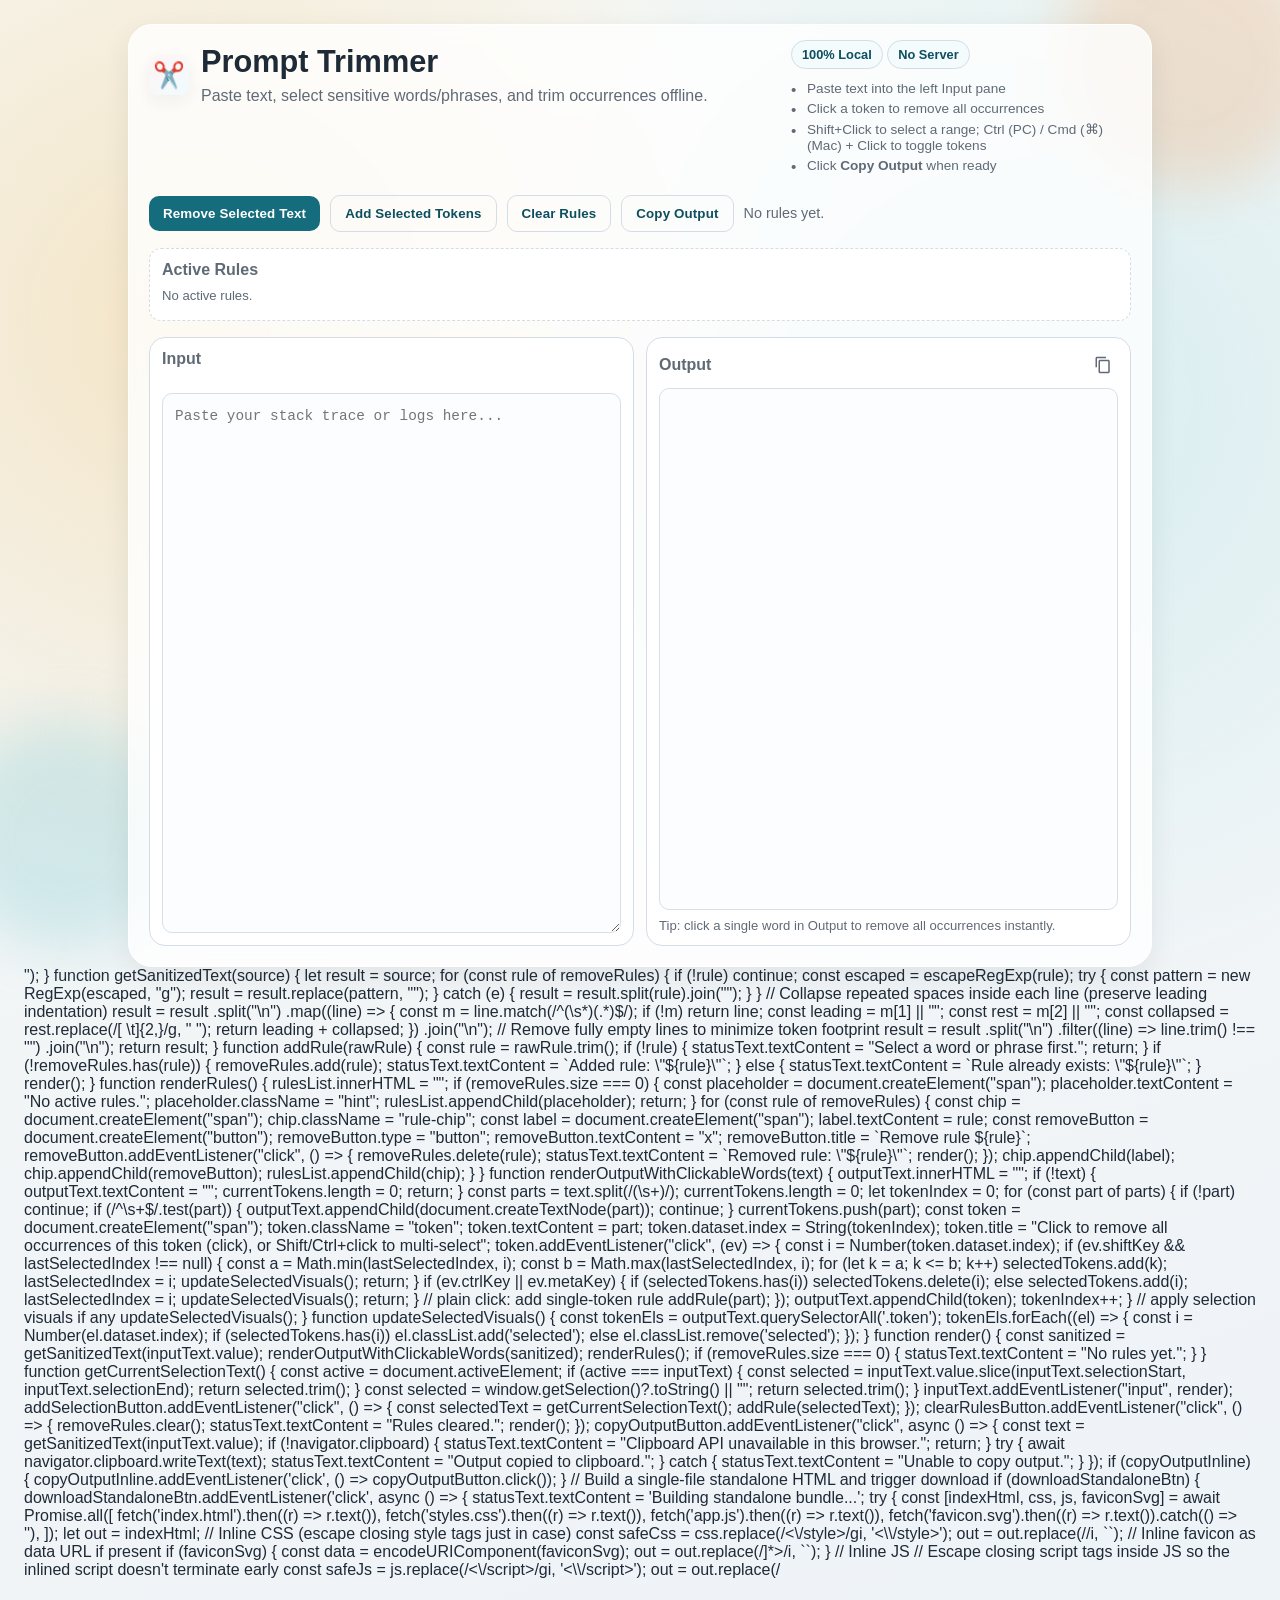
==== prompt-trimmer.html @ cc2a7ac1 "Add built standalone prompt-trimmer.html for offline use" ====
<!doctype html>
<html lang="en">
  <head>
    <meta charset="UTF-8" />
    <meta name="viewport" content="width=device-width, initial-scale=1.0" />
    <title>Prompt Trimmer</title>
    <link rel="icon" href="data:image/svg+xml;utf8,%3Csvg%20xmlns%3D%22http%3A%2F%2Fwww.w3.org%2F2000%2Fsvg%22%20viewBox%3D%220%200%2064%2064%22%3E%0A%20%20%3Crect%20width%3D%2264%22%20height%3D%2264%22%20rx%3D%2212%22%20fill%3D%22%23f7fafb%22%2F%3E%0A%20%20%3Ctext%20x%3D%2250%25%22%20y%3D%2250%25%22%20dominant-baseline%3D%22middle%22%20text-anchor%3D%22middle%22%20font-size%3D%2228%22%3E%E2%9C%82%EF%B8%8F%3C%2Ftext%3E%0A%3C%2Fsvg%3E" type="image/svg+xml">
    <style>
:root {
  --bg: #f7f8f5;
  --surface: #ffffffcc;
  --surface-solid: #ffffff;
  --text: #1f2a37;
  --muted: #5f6a76;
  --accent: #146c7d;
  --accent-strong: #0d4e5f;
  --line: #d4dce5;
  --danger: #a63535;
  --radius: 16px;
  --shadow: 0 10px 28px rgba(25, 39, 56, 0.08);
}

* {
  box-sizing: border-box;
}

html,
body {
  margin: 0;
  min-height: 100%;
  font-family: "Space Grotesk", "Segoe UI", sans-serif;
  color: var(--text);
  background: radial-gradient(circle at 15% 20%, #f4e5c6, transparent 35%),
    radial-gradient(circle at 80% 25%, #d6edf0, transparent 38%),
    linear-gradient(160deg, #f7f8f5 0%, #eef3f8 100%);
}

body {
  padding: 24px;
  overflow-x: hidden;
}

.bg-shape {
  position: fixed;
  z-index: 0;
  pointer-events: none;
  border-radius: 999px;
  filter: blur(28px);
  opacity: 0.28;
}

.bg-shape-a {
  width: 260px;
  height: 260px;
  right: -40px;
  top: -70px;
  background: #f0a86f;
}

.bg-shape-b {
  width: 230px;
  height: 230px;
  left: -50px;
  bottom: -50px;
  background: #7ac7cf;
}

.app-shell {
  position: relative;
  z-index: 1;
  /* use viewport percentage for wider appearance on large screens */
  width: min(80vw, 1400px);
  margin: 0 auto;
  background: var(--surface);
  border: 1px solid #ffffff;
  border-radius: 24px;
  box-shadow: var(--shadow);
  backdrop-filter: blur(8px);
  padding: 20px;
  display: grid;
  gap: 16px;
  animation: fade-up 280ms ease-out;
}

.app-header {
  display: flex;
  justify-content: space-between;
  gap: 16px;
  align-items: flex-start;
}

h1,
h2 {
  margin: 0;
  line-height: 1.1;
}

h1 {
  font-size: clamp(1.6rem, 2.4vw, 2.2rem);
}

h2 {
  font-size: 1rem;
  font-weight: 700;
  color: var(--muted);
}

.app-header p {
  margin: 8px 0 0;
  color: var(--muted);
}

.header-badges {
  display: flex;
  gap: 8px;
  flex-wrap: wrap;
}

.badge {
  border: 1px solid var(--line);
  color: var(--accent-strong);
  background: #f4fbfd;
  padding: 6px 10px;
  border-radius: 999px;
  font-size: 0.8rem;
  font-weight: 600;
}

.logo {
  font-size: 1.6rem;
  width: 40px;
  height: 40px;
  display: inline-grid;
  place-items: center;
  border-radius: 10px;
  background: linear-gradient(135deg,#fff4f4,#f0fbff);
  box-shadow: 0 6px 16px rgba(20,35,45,0.06);
}

.controls {
  display: flex;
  flex-wrap: wrap;
  gap: 10px;
  align-items: center;
}

button {
  border: none;
  background: var(--accent);
  color: white;
  border-radius: 10px;
  padding: 10px 14px;
  font-weight: 700;
  letter-spacing: 0.01em;
  cursor: pointer;
  transition: transform 120ms ease, background 120ms ease;
}

button:hover {
  transform: translateY(-1px);
  background: var(--accent-strong);
}

button.ghost {
  background: transparent;
  color: var(--accent-strong);
  border: 1px solid var(--line);
}

button.ghost:hover {
  background: #edf5f7;
}

#status {
  margin: 0;
  color: var(--muted);
  font-size: 0.9rem;
}

.rules-panel {
  border: 1px dashed var(--line);
  border-radius: 12px;
  padding: 12px;
  background: var(--surface-solid);
}

.rules-list {
  margin-top: 10px;
  display: flex;
  flex-wrap: wrap;
  gap: 8px;
  min-height: 20px;
}

.rule-chip {
  background: #fceaea;
  border: 1px solid #edc4c4;
  color: #5f1f1f;
  border-radius: 999px;
  padding: 5px 8px;
  font-size: 0.85rem;
  display: inline-flex;
  align-items: center;
  gap: 8px;
}

.rule-chip button {
  background: transparent;
  color: var(--danger);
  border: none;
  font-size: 0.85rem;
  line-height: 1;
  padding: 0;
}

.workspace {
  display: grid;
  grid-template-columns: 1fr 1fr;
  gap: 12px;
}

.pane {
  display: grid;
  gap: 8px;
  background: var(--surface-solid);
  border: 1px solid var(--line);
  border-radius: var(--radius);
  padding: 12px;
}

.pane-header {
  display: flex;
  align-items: center;
  justify-content: space-between;
  gap: 12px;
}

.pane-header h2 {
  margin: 0;
  flex: 1;
}

.icon-btn {
  background: transparent;
  border: none;
  padding: 6px;
  border-radius: 8px;
  cursor: pointer;
  display: inline-grid;
  place-items: center;
}

.icon-btn svg {
  fill: var(--muted);
}

.icon-btn:hover {
  background: #f2fbfd;
}

textarea,
.output {
  width: 100%;
  min-height: 58vh;
  border: 1px solid #d8e0e7;
  border-radius: 10px;
  padding: 12px;
  font-family: "IBM Plex Mono", "Cascadia Mono", ui-monospace, monospace;
  font-size: 0.9rem;
  line-height: 1.45;
  background: #fcfdff;
  color: #22313f;
}

textarea {
  resize: vertical;
}

.output {
  margin: 0;
  overflow: auto;
  white-space: pre-wrap;
  word-break: break-word;
}

.token {
  cursor: pointer;
  border-radius: 4px;
  transition: background-color 120ms ease;
}

.token:hover {
  background: #dff1f4;
}

.token.selected {
  background: #ffdfe0;
  outline: 2px solid rgba(166, 30, 30, 0.07);
}

/* Touch-friendly tokens */
.token {
  display: inline-block;
  padding: 3px 8px;
  margin: 0 2px;
  -webkit-tap-highlight-color: transparent;
  touch-action: manipulation;
  user-select: none;
}

/* Make interactive controls stack and enlarge on small screens */
@media (max-width: 720px) {
  .controls {
    flex-direction: column;
    align-items: stretch;
  }

  .controls button {
    width: 100%;
    justify-content: center;
  }

  .icon-btn {
    width: auto;
  }

  .header-badges {
    flex-direction: row;
    gap: 8px;
    align-items: center;
  }

  .usage-list {
    display: none;
  }

  textarea,
  .output {
    font-size: 1rem;
  }
}

/* Larger font and spacing on very large screens */
@media (min-width: 1400px) {
  :root {
    --radius: 18px;
  }

  textarea,
  .output {
    font-size: 1rem;
  }
}

.hint {
  margin: 0;
  color: var(--muted);
  font-size: 0.82rem;
}

@keyframes fade-up {
  from {
    opacity: 0;
    transform: translateY(8px);
  }
  to {
    opacity: 1;
    transform: translateY(0);
  }
}

@media (max-width: 900px) {
  body {
    padding: 12px;
  }

  .workspace {
    grid-template-columns: 1fr;
  }

  textarea,
  .output {
    min-height: 36vh;
  }
  .app-shell {
    width: 100%;
  }
}

.usage-list {
  margin: 6px 0 0 0;
  padding-left: 0;
  color: var(--muted);
  font-size: 0.85rem;
  line-height: 1.2;
  list-style: none;
}

.usage-list li {
  position: relative;
  padding-left: 16px;
  margin-bottom: 4px;
}

.usage-list li::before {
  content: "•";
  position: absolute;
  left: 0;
  top: 0;
  color: var(--muted);
  font-size: 0.95rem;
  line-height: 1.2;
}

/* Ensure the usage list text aligns left of its container so bullets sit correctly */
.usage-list {
  text-align: left;
  max-width: 320px;
}

.header-badges {
  display: flex;
  gap: 12px;
  align-items: flex-start;
  flex-direction: column;
  text-align: left;
}

/* Stack header on narrow screens to avoid overlap */
@media (max-width: 900px) {
  .app-header {
    flex-direction: column;
    align-items: stretch;
    gap: 12px;
  }

  .header-badges {
    align-items: flex-start;
    text-align: left;
  }
}

</style>
  </head>
  <body>
    <div class="bg-shape bg-shape-a" aria-hidden="true"></div>
    <div class="bg-shape bg-shape-b" aria-hidden="true"></div>

    <main class="app-shell">
      <header class="app-header">
        <div style="display:flex;align-items:center;gap:12px;">
          <span class="logo" aria-hidden="true">✂️</span>
          <div>
            <h1>Prompt Trimmer</h1>
            <p>Paste text, select sensitive words/phrases, and trim occurrences offline.</p>
          </div>
        </div>
        <div class="header-badges">
          <div>
            <span class="badge">100% Local</span>
            <span class="badge">No Server</span>
          </div>
          <ul class="usage-list" aria-label="Usage tips">
            <li>Paste text into the left Input pane</li>
            <li>Click a token to remove all occurrences</li>
            <li>Shift+Click to select a range; Ctrl (PC) / Cmd (⌘) (Mac) + Click to toggle tokens</li>
            <li>Click <strong>Copy Output</strong> when ready</li>
          </ul>
        </div>
      </header>

      <section class="controls" aria-label="Trimming Controls">
        <button id="add-selection" type="button">Remove Selected Text</button>
        <button id="add-selected-rule" type="button" class="ghost">Add Selected Tokens</button>
        <button id="clear-rules" type="button" class="ghost">Clear Rules</button>
        <button id="copy-output" type="button" class="ghost">Copy Output</button>
        
        <p id="status" role="status" aria-live="polite">No rules yet.</p>
      </section>

      <section class="rules-panel" aria-label="Active Remove Rules">
        <h2>Active Rules</h2>
        <div id="rules-list" class="rules-list"></div>
      </section>

      <section class="workspace" aria-label="Text Work Area">
        <article class="pane">
          <h2>Input</h2>
          <textarea
            id="input-text"
            spellcheck="false"
            placeholder="Paste your stack trace or logs here..."
          ></textarea>
        </article>

        <article class="pane">
          <div class="pane-header">
            <h2>Output</h2>
            <button id="copy-output-inline" class="icon-btn" title="Copy Output">
              <svg viewBox="0 0 24 24" width="18" height="18" aria-hidden="true" focusable="false">
                <path d="M16 1H4c-1.1 0-2 .9-2 2v12h2V3h12V1zm3 4H8c-1.1 0-2 .9-2 2v14c0 1.1.9 2 2 2h11c1.1 0 2-.9 2-2V7c0-1.1-.9-2-2-2zm0 16H8V7h11v14z"></path>
              </svg>
            </button>
          </div>
          <pre id="output-text" class="output" tabindex="0"></pre>
          <p class="hint">Tip: click a single word in Output to remove all occurrences instantly.</p>
        </article>
      </section>
    </main>

    <script>
const inputText = document.getElementById("input-text");
const outputText = document.getElementById("output-text");
const addSelectionButton = document.getElementById("add-selection");
const clearRulesButton = document.getElementById("clear-rules");
const copyOutputButton = document.getElementById("copy-output");
const copyOutputInline = document.getElementById("copy-output-inline");
const downloadStandaloneBtn = document.getElementById("download-standalone");
const rulesList = document.getElementById("rules-list");
const statusText = document.getElementById("status");

const removeRules = new Set();
const currentTokens = [];
const selectedTokens = new Set();
let lastSelectedIndex = null;
const addSelectedRuleButton = document.getElementById("add-selected-rule");

function escapeRegExp(text) {
  return text.replace(/[-\/\\^$*+?.()|[\]{}]/g, "\\<script src="app.js"></script>");
}

function getSanitizedText(source) {
  let result = source;

  for (const rule of removeRules) {
    if (!rule) continue;
    const escaped = escapeRegExp(rule);
    try {
      const pattern = new RegExp(escaped, "g");
      result = result.replace(pattern, "");
    } catch (e) {
      result = result.split(rule).join("");
    }
  }

  // Collapse repeated spaces inside each line (preserve leading indentation)
  result = result
    .split("\n")
    .map((line) => {
      const m = line.match(/^(\s*)(.*)$/);
      if (!m) return line;
      const leading = m[1] || "";
      const rest = m[2] || "";
      const collapsed = rest.replace(/[ \t]{2,}/g, " ");
      return leading + collapsed;
    })
    .join("\n");

  // Remove fully empty lines to minimize token footprint
  result = result
    .split("\n")
    .filter((line) => line.trim() !== "")
    .join("\n");

  return result;
}

function addRule(rawRule) {
  const rule = rawRule.trim();
  if (!rule) {
    statusText.textContent = "Select a word or phrase first.";
    return;
  }

  if (!removeRules.has(rule)) {
    removeRules.add(rule);
    statusText.textContent = `Added rule: \"${rule}\"`;
  } else {
    statusText.textContent = `Rule already exists: \"${rule}\"`;
  }

  render();
}

function renderRules() {
  rulesList.innerHTML = "";

  if (removeRules.size === 0) {
    const placeholder = document.createElement("span");
    placeholder.textContent = "No active rules.";
    placeholder.className = "hint";
    rulesList.appendChild(placeholder);
    return;
  }

  for (const rule of removeRules) {
    const chip = document.createElement("span");
    chip.className = "rule-chip";

    const label = document.createElement("span");
    label.textContent = rule;

    const removeButton = document.createElement("button");
    removeButton.type = "button";
    removeButton.textContent = "x";
    removeButton.title = `Remove rule ${rule}`;
    removeButton.addEventListener("click", () => {
      removeRules.delete(rule);
      statusText.textContent = `Removed rule: \"${rule}\"`;
      render();
    });

    chip.appendChild(label);
    chip.appendChild(removeButton);
    rulesList.appendChild(chip);
  }
}

function renderOutputWithClickableWords(text) {
  outputText.innerHTML = "";

  if (!text) {
    outputText.textContent = "";
    currentTokens.length = 0;
    return;
  }

  const parts = text.split(/(\s+)/);
  currentTokens.length = 0;
  let tokenIndex = 0;

  for (const part of parts) {
    if (!part) continue;

    if (/^\s+$/.test(part)) {
      outputText.appendChild(document.createTextNode(part));
      continue;
    }

    currentTokens.push(part);

    const token = document.createElement("span");
    token.className = "token";
    token.textContent = part;
    token.dataset.index = String(tokenIndex);
    token.title = "Click to remove all occurrences of this token (click), or Shift/Ctrl+click to multi-select";

    token.addEventListener("click", (ev) => {
      const i = Number(token.dataset.index);

      if (ev.shiftKey && lastSelectedIndex !== null) {
        const a = Math.min(lastSelectedIndex, i);
        const b = Math.max(lastSelectedIndex, i);
        for (let k = a; k <= b; k++) selectedTokens.add(k);
        lastSelectedIndex = i;
        updateSelectedVisuals();
        return;
      }

      if (ev.ctrlKey || ev.metaKey) {
        if (selectedTokens.has(i)) selectedTokens.delete(i);
        else selectedTokens.add(i);
        lastSelectedIndex = i;
        updateSelectedVisuals();
        return;
      }

      // plain click: add single-token rule
      addRule(part);
    });

    outputText.appendChild(token);
    tokenIndex++;
  }

  // apply selection visuals if any
  updateSelectedVisuals();
}

function updateSelectedVisuals() {
  const tokenEls = outputText.querySelectorAll('.token');
  tokenEls.forEach((el) => {
    const i = Number(el.dataset.index);
    if (selectedTokens.has(i)) el.classList.add('selected');
    else el.classList.remove('selected');
  });
}

function render() {
  const sanitized = getSanitizedText(inputText.value);
  renderOutputWithClickableWords(sanitized);
  renderRules();

  if (removeRules.size === 0) {
    statusText.textContent = "No rules yet.";
  }
}

function getCurrentSelectionText() {
  const active = document.activeElement;

  if (active === inputText) {
    const selected = inputText.value.slice(inputText.selectionStart, inputText.selectionEnd);
    return selected.trim();
  }

  const selected = window.getSelection()?.toString() || "";
  return selected.trim();
}

inputText.addEventListener("input", render);

addSelectionButton.addEventListener("click", () => {
  const selectedText = getCurrentSelectionText();
  addRule(selectedText);
});

clearRulesButton.addEventListener("click", () => {
  removeRules.clear();
  statusText.textContent = "Rules cleared.";
  render();
});

copyOutputButton.addEventListener("click", async () => {
  const text = getSanitizedText(inputText.value);

  if (!navigator.clipboard) {
    statusText.textContent = "Clipboard API unavailable in this browser.";
    return;
  }

  try {
    await navigator.clipboard.writeText(text);
    statusText.textContent = "Output copied to clipboard.";
  } catch {
    statusText.textContent = "Unable to copy output.";
  }
});

if (copyOutputInline) {
  copyOutputInline.addEventListener('click', () => copyOutputButton.click());
}

// Build a single-file standalone HTML and trigger download
if (downloadStandaloneBtn) {
  downloadStandaloneBtn.addEventListener('click', async () => {
    statusText.textContent = 'Building standalone bundle...';
    try {
      const [indexHtml, css, js, faviconSvg] = await Promise.all([
        fetch('index.html').then((r) => r.text()),
        fetch('styles.css').then((r) => r.text()),
        fetch('app.js').then((r) => r.text()),
        fetch('favicon.svg').then((r) => r.text()).catch(() => ''),
      ]);

      let out = indexHtml;
      // Inline CSS (escape closing style tags just in case)
      const safeCss = css.replace(/<\/style>/gi, '<\\/style>');
      out = out.replace(/<link rel="stylesheet" href="styles.css"\s*\/?>/i, `<style>\n${safeCss}\n</style>`);
      // Inline favicon as data URL if present
      if (faviconSvg) {
        const data = encodeURIComponent(faviconSvg);
        out = out.replace(/<link rel="icon" href="favicon.svg"[^>]*>/i, `<link rel="icon" href="data:image/svg+xml;utf8,${data}" type="image/svg+xml">`);
      }
      // Inline JS
      // Escape closing script tags inside JS so the inlined script doesn't terminate early
      const safeJs = js.replace(/<\/script>/gi, '<\\/script>');
      out = out.replace(/<script src="app.js"><\/script>/i, `<script>\n${safeJs}\n<\/script>`);

      // Remove any service worker or external script tags (best-effort)
      out = out.replace(/<script[^>]+src=["'][^"']+service-worker[^"']*["'][^>]*>\s*<\/script>/gi, '');

      const blob = new Blob([out], { type: 'text/html' });
      const url = URL.createObjectURL(blob);
      const a = document.createElement('a');
      a.href = url;
      a.download = 'prompt-trimmer.html';
      document.body.appendChild(a);
      a.click();
      a.remove();
      URL.revokeObjectURL(url);
      statusText.textContent = 'Standalone bundle ready (downloaded).';
    } catch (e) {
      console.error(e);
      statusText.textContent = 'Failed to build bundle.';
    }
  });
}


// Add selected tokens -> rule button
if (addSelectedRuleButton) {
  addSelectedRuleButton.addEventListener("click", () => {
    if (selectedTokens.size === 0) {
      statusText.textContent = "No tokens selected.";
      return;
    }

    const indices = Array.from(selectedTokens).sort((a, b) => a - b);
    const phrase = indices.map((i) => currentTokens[i]).join(" ");
    addRule(phrase);

    // clear selection after adding
    selectedTokens.clear();
    lastSelectedIndex = null;
    updateSelectedVisuals();
  });
}

render();

</script>
  </body>
</html>
---- styles.css ----
:root {
  --bg: #f7f8f5;
  --surface: #ffffffcc;
  --surface-solid: #ffffff;
  --text: #1f2a37;
  --muted: #5f6a76;
  --accent: #146c7d;
  --accent-strong: #0d4e5f;
  --line: #d4dce5;
  --danger: #a63535;
  --radius: 16px;
  --shadow: 0 10px 28px rgba(25, 39, 56, 0.08);
}

* {
  box-sizing: border-box;
}

html,
body {
  margin: 0;
  min-height: 100%;
  font-family: "Space Grotesk", "Segoe UI", sans-serif;
  color: var(--text);
  background: radial-gradient(circle at 15% 20%, #f4e5c6, transparent 35%),
    radial-gradient(circle at 80% 25%, #d6edf0, transparent 38%),
    linear-gradient(160deg, #f7f8f5 0%, #eef3f8 100%);
}

body {
  padding: 24px;
  overflow-x: hidden;
}

.bg-shape {
  position: fixed;
  z-index: 0;
  pointer-events: none;
  border-radius: 999px;
  filter: blur(28px);
  opacity: 0.28;
}

.bg-shape-a {
  width: 260px;
  height: 260px;
  right: -40px;
  top: -70px;
  background: #f0a86f;
}

.bg-shape-b {
  width: 230px;
  height: 230px;
  left: -50px;
  bottom: -50px;
  background: #7ac7cf;
}

.app-shell {
  position: relative;
  z-index: 1;
  /* use viewport percentage for wider appearance on large screens */
  width: min(80vw, 1400px);
  margin: 0 auto;
  background: var(--surface);
  border: 1px solid #ffffff;
  border-radius: 24px;
  box-shadow: var(--shadow);
  backdrop-filter: blur(8px);
  padding: 20px;
  display: grid;
  gap: 16px;
  animation: fade-up 280ms ease-out;
}

.app-header {
  display: flex;
  justify-content: space-between;
  gap: 16px;
  align-items: flex-start;
}

h1,
h2 {
  margin: 0;
  line-height: 1.1;
}

h1 {
  font-size: clamp(1.6rem, 2.4vw, 2.2rem);
}

h2 {
  font-size: 1rem;
  font-weight: 700;
  color: var(--muted);
}

.app-header p {
  margin: 8px 0 0;
  color: var(--muted);
}

.header-badges {
  display: flex;
  gap: 8px;
  flex-wrap: wrap;
}

.badge {
  border: 1px solid var(--line);
  color: var(--accent-strong);
  background: #f4fbfd;
  padding: 6px 10px;
  border-radius: 999px;
  font-size: 0.8rem;
  font-weight: 600;
}

.logo {
  font-size: 1.6rem;
  width: 40px;
  height: 40px;
  display: inline-grid;
  place-items: center;
  border-radius: 10px;
  background: linear-gradient(135deg,#fff4f4,#f0fbff);
  box-shadow: 0 6px 16px rgba(20,35,45,0.06);
}

.controls {
  display: flex;
  flex-wrap: wrap;
  gap: 10px;
  align-items: center;
}

button {
  border: none;
  background: var(--accent);
  color: white;
  border-radius: 10px;
  padding: 10px 14px;
  font-weight: 700;
  letter-spacing: 0.01em;
  cursor: pointer;
  transition: transform 120ms ease, background 120ms ease;
}

button:hover {
  transform: translateY(-1px);
  background: var(--accent-strong);
}

button.ghost {
  background: transparent;
  color: var(--accent-strong);
  border: 1px solid var(--line);
}

button.ghost:hover {
  background: #edf5f7;
}

#status {
  margin: 0;
  color: var(--muted);
  font-size: 0.9rem;
}

.rules-panel {
  border: 1px dashed var(--line);
  border-radius: 12px;
  padding: 12px;
  background: var(--surface-solid);
}

.rules-list {
  margin-top: 10px;
  display: flex;
  flex-wrap: wrap;
  gap: 8px;
  min-height: 20px;
}

.rule-chip {
  background: #fceaea;
  border: 1px solid #edc4c4;
  color: #5f1f1f;
  border-radius: 999px;
  padding: 5px 8px;
  font-size: 0.85rem;
  display: inline-flex;
  align-items: center;
  gap: 8px;
}

.rule-chip button {
  background: transparent;
  color: var(--danger);
  border: none;
  font-size: 0.85rem;
  line-height: 1;
  padding: 0;
}

.workspace {
  display: grid;
  grid-template-columns: 1fr 1fr;
  gap: 12px;
}

.pane {
  display: grid;
  gap: 8px;
  background: var(--surface-solid);
  border: 1px solid var(--line);
  border-radius: var(--radius);
  padding: 12px;
}

.pane-header {
  display: flex;
  align-items: center;
  justify-content: space-between;
  gap: 12px;
}

.icon-btn {
  background: transparent;
  border: none;
  padding: 6px;
  border-radius: 8px;
  cursor: pointer;
  display: inline-grid;
  place-items: center;
}

.icon-btn svg {
  fill: var(--muted);
}

.icon-btn:hover {
  background: #f2fbfd;
}

textarea,
.output {
  width: 100%;
  min-height: 58vh;
  border: 1px solid #d8e0e7;
  border-radius: 10px;
  padding: 12px;
  font-family: "IBM Plex Mono", "Cascadia Mono", ui-monospace, monospace;
  font-size: 0.9rem;
  line-height: 1.45;
  background: #fcfdff;
  color: #22313f;
}

textarea {
  resize: vertical;
}

.output {
  margin: 0;
  overflow: auto;
  white-space: pre-wrap;
  word-break: break-word;
}

.token {
  cursor: pointer;
  border-radius: 4px;
  transition: background-color 120ms ease;
}

.token:hover {
  background: #dff1f4;
}

.token.selected {
  background: #ffdfe0;
  outline: 2px solid rgba(166, 30, 30, 0.07);
}

/* Touch-friendly tokens */
.token {
  display: inline-block;
  padding: 3px 8px;
  margin: 0 2px;
  -webkit-tap-highlight-color: transparent;
  touch-action: manipulation;
  user-select: none;
}

/* Make interactive controls stack and enlarge on small screens */
@media (max-width: 720px) {
  .controls {
    flex-direction: column;
    align-items: stretch;
  }

  .controls button,
  .icon-btn {
    width: 100%;
    justify-content: center;
  }

  .header-badges {
    flex-direction: row;
    gap: 8px;
    align-items: center;
  }

  .usage-list {
    display: none;
  }

  textarea,
  .output {
    font-size: 1rem;
  }
}

/* Larger font and spacing on very large screens */
@media (min-width: 1400px) {
  :root {
    --radius: 18px;
  }

  textarea,
  .output {
    font-size: 1rem;
  }
}

.hint {
  margin: 0;
  color: var(--muted);
  font-size: 0.82rem;
}

@keyframes fade-up {
  from {
    opacity: 0;
    transform: translateY(8px);
  }
  to {
    opacity: 1;
    transform: translateY(0);
  }
}

@media (max-width: 900px) {
  body {
    padding: 12px;
  }

  .workspace {
    grid-template-columns: 1fr;
  }

  textarea,
  .output {
    min-height: 36vh;
  }
  .app-shell {
    width: 100%;
  }
}

.usage-list {
  margin: 6px 0 0 0;
  padding-left: 0;
  color: var(--muted);
  font-size: 0.85rem;
  line-height: 1.2;
  list-style: none;
}

.usage-list li {
  position: relative;
  padding-left: 16px;
  margin-bottom: 4px;
}

.usage-list li::before {
  content: "•";
  position: absolute;
  left: 0;
  top: 0;
  color: var(--muted);
  font-size: 0.95rem;
  line-height: 1.2;
}

/* Ensure the usage list text aligns left of its container so bullets sit correctly */
.usage-list {
  text-align: left;
  align-self: flex-end;
  max-width: 340px;
}

.header-badges {
  display: flex;
  gap: 12px;
  align-items: flex-start;
  flex-direction: column;
  text-align: right;
}
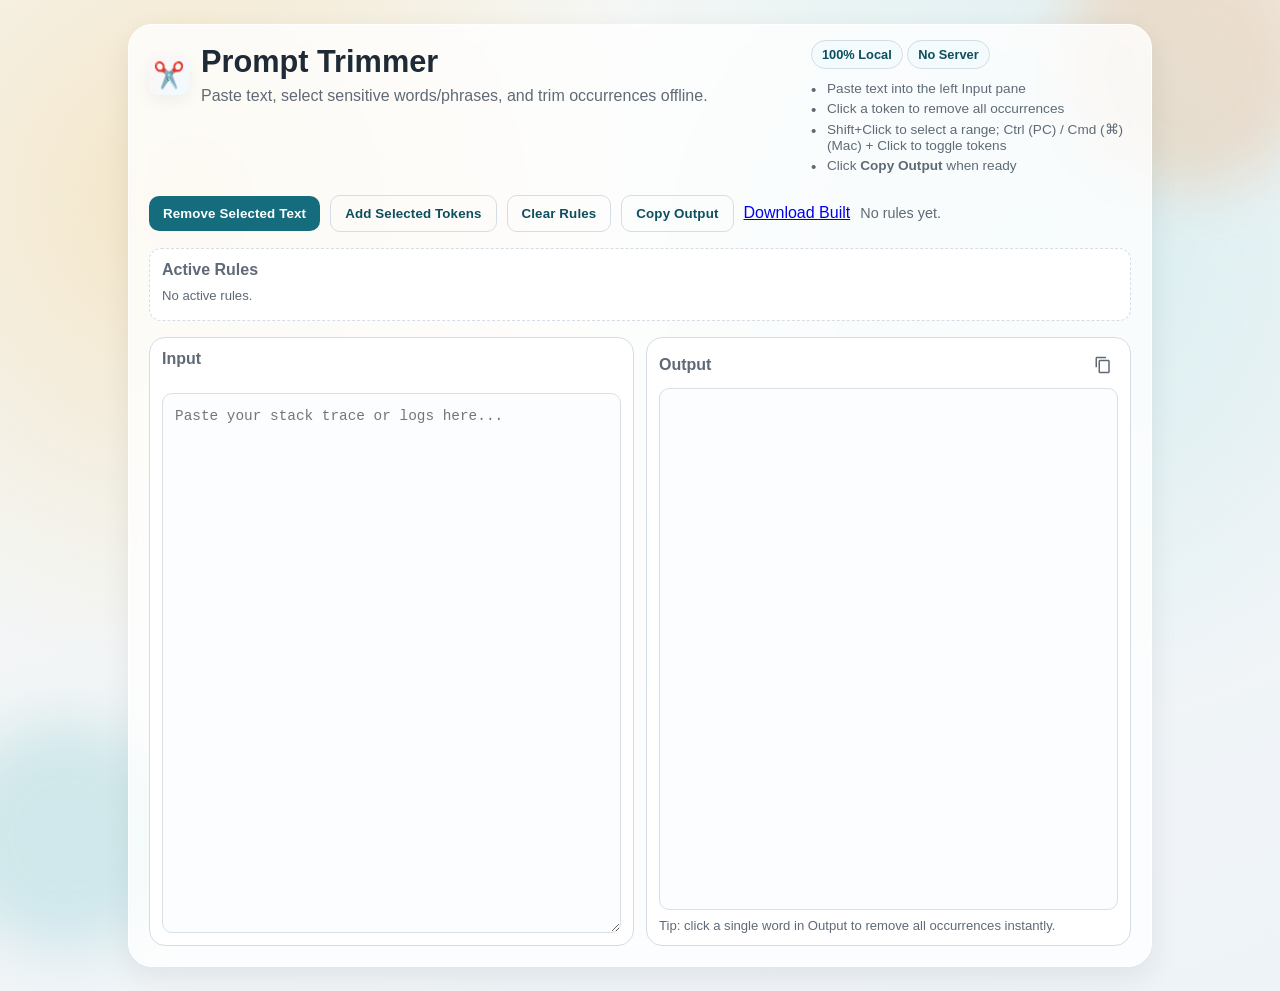
==== commit 84b17de7: "Fix standalone bundling: safe insert to avoid $& replacement corruption and regenerate prompt-trimme" ====
--- a/prompt-trimmer.html
+++ b/prompt-trimmer.html
@@ -475,6 +475,7 @@
         <button id="clear-rules" type="button" class="ghost">Clear Rules</button>
         <button id="copy-output" type="button" class="ghost">Copy Output</button>
         
+        <a id="download-built" class="ghost" href="/prompt-trimmer.html" download>Download Built</a>
         <p id="status" role="status" aria-live="polite">No rules yet.</p>
       </section>
 
@@ -526,7 +527,7 @@
 const addSelectedRuleButton = document.getElementById("add-selected-rule");
 
 function escapeRegExp(text) {
-  return text.replace(/[-\/\\^$*+?.()|[\]{}]/g, "\\<script src="app.js"></script>");
+  return text.replace(/[-\/\\^$*+?.()|[\]{}]/g, "\\$&");
 }
 
 function getSanitizedText(source) {
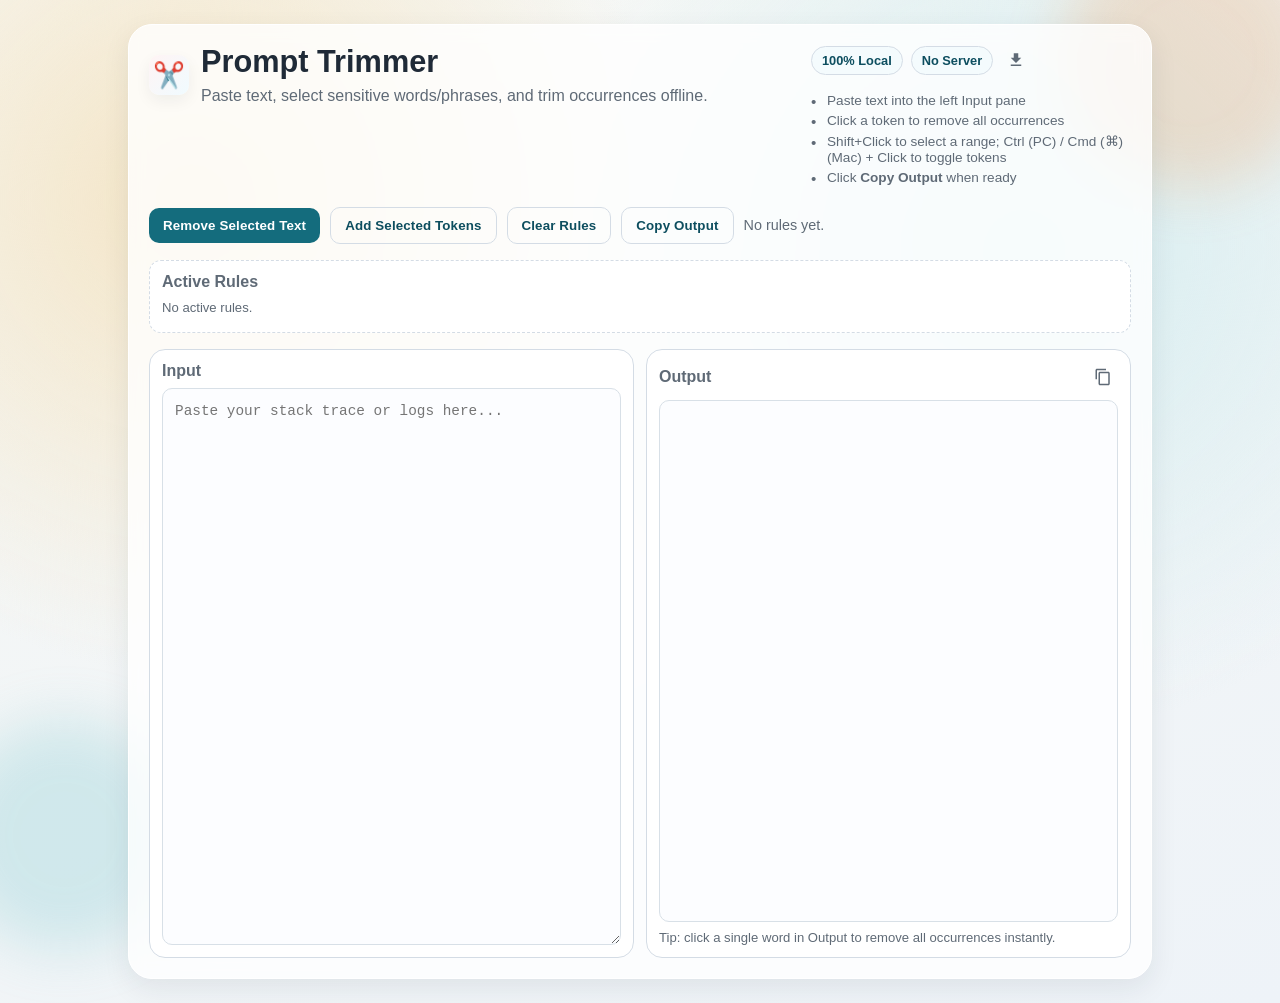
==== commit dac0aa0b: "ci: add GitHub Pages deploy workflow (push to main)" ====
--- a/prompt-trimmer.html
+++ b/prompt-trimmer.html
@@ -220,7 +220,8 @@
 }
 
 .pane {
-  display: grid;
+  display: flex;
+  flex-direction: column;
   gap: 8px;
   background: var(--surface-solid);
   border: 1px solid var(--line);
@@ -258,10 +259,11 @@
   background: #f2fbfd;
 }
 
+
 textarea,
 .output {
   width: 100%;
-  min-height: 58vh;
+  height: 58vh;
   border: 1px solid #d8e0e7;
   border-radius: 10px;
   padding: 12px;
@@ -270,6 +272,13 @@
   line-height: 1.45;
   background: #fcfdff;
   color: #22313f;
+}
+
+/* Ensure textareas inside panes don't push headers down */
+.pane textarea,
+.pane .output {
+  flex: 1 1 auto;
+  min-height: 0;
 }
 
 textarea {
@@ -456,9 +465,14 @@
           </div>
         </div>
         <div class="header-badges">
-          <div>
+          <div style="display:flex;align-items:center;gap:8px;">
             <span class="badge">100% Local</span>
             <span class="badge">No Server</span>
+            <button id="download-standalone" class="icon-btn" title="Download standalone"> 
+              <svg viewBox="0 0 24 24" width="18" height="18" aria-hidden="true" focusable="false">
+                <path d="M19 9h-4V3H9v6H5l7 7 7-7zM5 18v2h14v-2H5z"></path>
+              </svg>
+            </button>
           </div>
           <ul class="usage-list" aria-label="Usage tips">
             <li>Paste text into the left Input pane</li>
@@ -475,7 +489,7 @@
         <button id="clear-rules" type="button" class="ghost">Clear Rules</button>
         <button id="copy-output" type="button" class="ghost">Copy Output</button>
         
-        <a id="download-built" class="ghost" href="/prompt-trimmer.html" download>Download Built</a>
+        <!-- Download link moved to the header as an icon button -->
         <p id="status" role="status" aria-live="polite">No rules yet.</p>
       </section>
 
--- a/styles.css
+++ b/styles.css
@@ -212,7 +212,8 @@
 }
 
 .pane {
-  display: grid;
+  display: flex;
+  flex-direction: column;
   gap: 8px;
   background: var(--surface-solid);
   border: 1px solid var(--line);
@@ -225,6 +226,11 @@
   align-items: center;
   justify-content: space-between;
   gap: 12px;
+}
+
+.pane-header h2 {
+  margin: 0;
+  flex: 1;
 }
 
 .icon-btn {
@@ -248,7 +254,7 @@
 textarea,
 .output {
   width: 100%;
-  min-height: 58vh;
+  height: 58vh;
   border: 1px solid #d8e0e7;
   border-radius: 10px;
   padding: 12px;
@@ -259,6 +265,13 @@
   color: #22313f;
 }
 
+/* Ensure textareas inside panes don't push headers down */
+.pane textarea,
+.pane .output {
+  flex: 1 1 auto;
+  min-height: 0;
+}
+
 textarea {
   resize: vertical;
 }
@@ -302,10 +315,13 @@
     align-items: stretch;
   }
 
-  .controls button,
-  .icon-btn {
+  .controls button {
     width: 100%;
     justify-content: center;
+  }
+
+  .icon-btn {
+    width: auto;
   }
 
   .header-badges {
@@ -399,8 +415,7 @@
 /* Ensure the usage list text aligns left of its container so bullets sit correctly */
 .usage-list {
   text-align: left;
-  align-self: flex-end;
-  max-width: 340px;
+  max-width: 320px;
 }
 
 .header-badges {
@@ -408,5 +423,19 @@
   gap: 12px;
   align-items: flex-start;
   flex-direction: column;
-  text-align: right;
-}
+  text-align: left;
+}
+
+/* Stack header on narrow screens to avoid overlap */
+@media (max-width: 900px) {
+  .app-header {
+    flex-direction: column;
+    align-items: stretch;
+    gap: 12px;
+  }
+
+  .header-badges {
+    align-items: flex-start;
+    text-align: left;
+  }
+}
